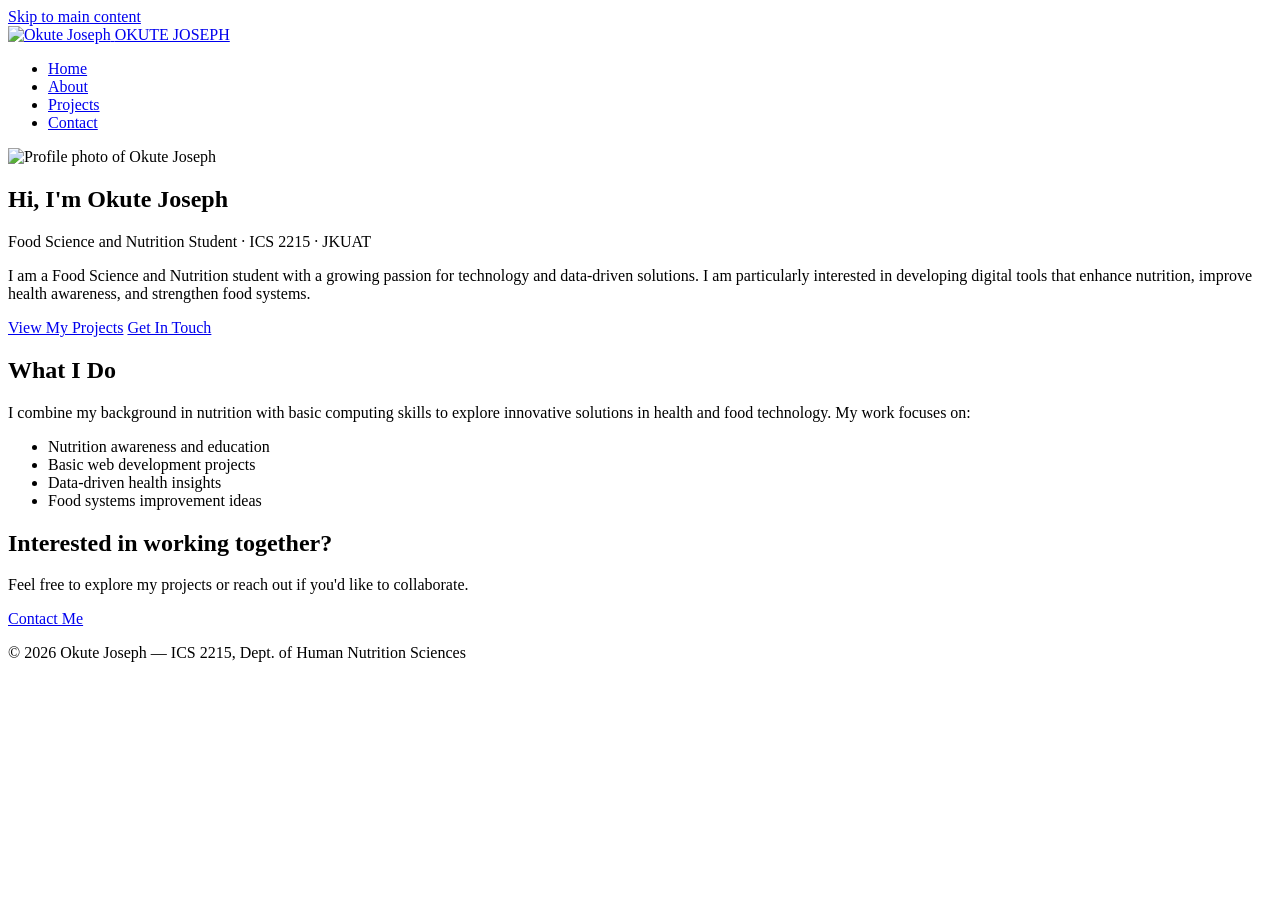
==== index.html @ a8951210 "Add files via upload" ====
<!DOCTYPE html>
<html lang="en">
<head>
  <meta charset="UTF-8">
  <!-- REQUIRED for responsive design on mobile -->
  <meta name="viewport" content="width=device-width, initial-scale=1.0">
  <meta name="description" content="Portfolio of Okute Joseph — Food Science and Nutrition student at JKUAT">
  <title>Okute Joseph | Portfolio</title>
  <link rel="stylesheet" href="css/style.css">
</head>
<body>

  <!-- Skip link: allows keyboard users to skip the nav -->
  <a href="#main" class="skip-link">Skip to main content</a>

  <header>
    <div class="container">
      <a href="index.html" class="logo">
        <img src="image/image 31.jpeg" alt="Okute Joseph" class="logo-img">
        <span>OKUTE JOSEPH</span>
      </a>
      <nav aria-label="Main navigation">
        <ul>
          <!-- Add class="active" to the current page's link -->
          <li><a href="index.html" class="active">Home</a></li>
          <li><a href="about.html">About</a></li>
          <li><a href="projects.html">Projects</a></li>
          <li><a href="contact.html">Contact</a></li>
        </ul>
      </nav>
    </div>
  </header>

  <main id="main">

    <!-- HERO SECTION -->
    <section class="hero">
      <div class="container">
        <div class="hero-content">
          <img 
            src="image/image 31.jpeg" 
            alt="Profile photo of Okute Joseph"
            class="hero-profile-img"
            width="220" 
            height="220">
          <h1>Hi, I'm <span class="accent">Okute Joseph</span></h1>

          <p class="tagline">
            Food Science and Nutrition Student · ICS 2215 · JKUAT
          </p>

          <p>
            I am a Food Science and Nutrition student with a growing passion for 
            technology and data-driven solutions. I am particularly interested in 
            developing digital tools that enhance nutrition, improve health awareness, 
            and strengthen food systems.
          </p>

          <div class="hero-btns">
            <a href="projects.html" class="btn">View My Projects</a>
            <a href="contact.html" class="btn btn-outline">Get In Touch</a>
          </div>
        </div>
      </div>
    </section>

    <!-- QUICK OVERVIEW SECTION -->
    <section class="overview">
      <div class="container">
        <h2>What I Do</h2>
        <p>
          I combine my background in nutrition with basic computing skills to explore 
          innovative solutions in health and food technology. My work focuses on:
        </p>

        <ul>
          <li>Nutrition awareness and education</li>
          <li>Basic web development projects</li>
          <li>Data-driven health insights</li>
          <li>Food systems improvement ideas</li>
        </ul>
      </div>
    </section>

    <!-- CALL TO ACTION -->
    <section class="cta">
      <div class="container">
        <h2>Interested in working together?</h2>
        <p>
          Feel free to explore my projects or reach out if you'd like to collaborate.
        </p>
        <a href="contact.html" class="btn">Contact Me</a>
      </div>
    </section>

  </main>

  <footer>
    <div class="container">
      <p>
        &copy; <span id="year"></span> Okute Joseph — ICS 2215, 
        Dept. of Human Nutrition Sciences
      </p>
    </div>
  </footer>

  <script>
    document.getElementById('year').textContent = new Date().getFullYear();
  </script>

</body>
</html>
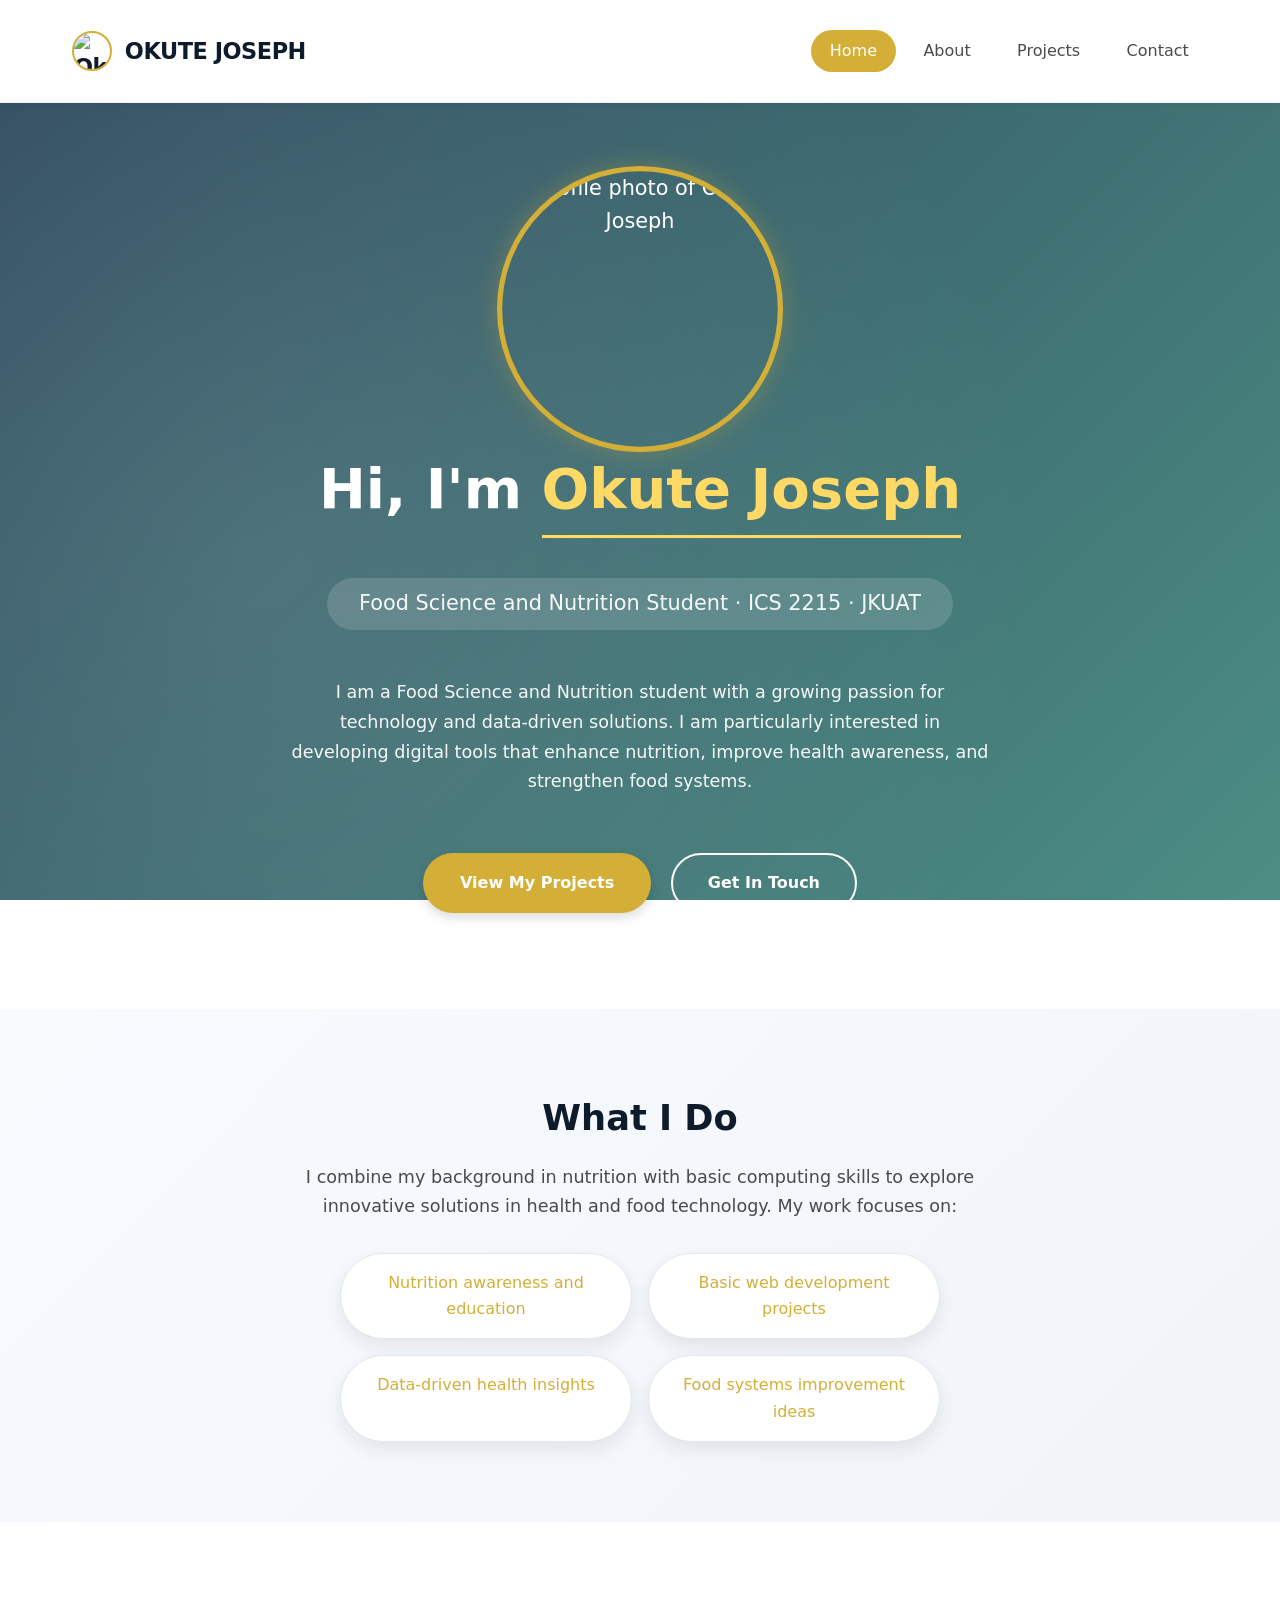
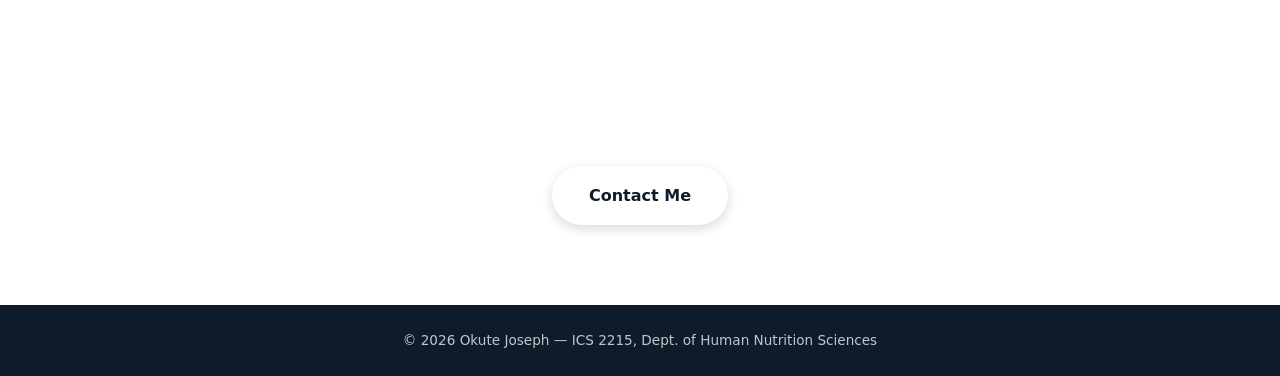
==== commit de01ca10: "Fix CSS file paths to correct locations for proper styling" ====
--- a/index.html
+++ b/index.html
@@ -6,7 +6,7 @@
   <meta name="viewport" content="width=device-width, initial-scale=1.0">
   <meta name="description" content="Portfolio of Okute Joseph — Food Science and Nutrition student at JKUAT">
   <title>Okute Joseph | Portfolio</title>
-  <link rel="stylesheet" href="css/style.css">
+  <link rel="stylesheet" href="style.css">
 </head>
 <body>
 
--- a/style.css
+++ b/style.css
@@ -0,0 +1,505 @@
+/* ============================================
+   HOME PAGE STYLES - OKUTE JOSEPH PORTFOLIO
+   ============================================ */
+
+/* === 1. RESET & BOX-SIZING === */
+*,
+*::before,
+*::after {
+  box-sizing: border-box;
+  margin: 0;
+  padding: 0;
+}
+
+/* === 2. CSS CUSTOM PROPERTIES === */
+:root {
+  --clr-primary: #0d1b2a;
+  --clr-primary-light: #1a2f4a;
+  --clr-accent: #d4af37;
+  --clr-accent-light: #e8c547;
+  --clr-text: #1a1a1a;
+  --clr-text-light: #4a4a4a;
+  --clr-white: #ffffff;
+  --clr-border: #e2e8f0;
+  --shadow-sm: 0 2px 8px rgba(0, 0, 0, 0.04);
+  --shadow-md: 0 8px 20px rgba(0, 0, 0, 0.08);
+  --shadow-lg: 0 15px 30px rgba(0, 0, 0, 0.12);
+  --radius: 20px;
+  --max-width: 1200px;
+  --transition: all 0.3s ease;
+}
+
+/* === 3. BASE STYLES === */
+body {
+  font-family: 'Segoe UI', system-ui, -apple-system, 'Inter', Arial, sans-serif;
+  font-size: 16px;
+  line-height: 1.65;
+  color: var(--clr-text);
+  background: var(--clr-white);
+  display: flex;
+  flex-direction: column;
+  min-height: 100vh;
+}
+
+.container {
+  max-width: var(--max-width);
+  margin: 0 auto;
+  padding: 0 2rem;
+  width: 100%;
+}
+
+/* === 4. SKIP LINK === */
+.skip-link {
+  position: absolute;
+  top: -100px;
+  left: 1rem;
+  background: var(--clr-primary);
+  color: white;
+  padding: 0.75rem 1.5rem;
+  z-index: 9999;
+  text-decoration: none;
+  border-radius: 0 0 8px 8px;
+  font-weight: 500;
+}
+
+.skip-link:focus {
+  top: 0;
+  outline: 3px solid var(--clr-accent);
+}
+
+/* === 5. HEADER & NAVIGATION === */
+header {
+  background: rgba(255, 255, 255, 0.95);
+  backdrop-filter: blur(10px);
+  padding: 1rem 0;
+  position: sticky;
+  top: 0;
+  z-index: 100;
+  box-shadow: var(--shadow-sm);
+  border-bottom: 1px solid rgba(0, 0, 0, 0.05);
+}
+
+header .container {
+  display: flex;
+  justify-content: space-between;
+  align-items: center;
+  flex-wrap: wrap;
+  gap: 1rem;
+  height: 70px;
+}
+
+.logo {
+  font-size: 1.4rem;
+  font-weight: 700;
+  color: var(--clr-primary);
+  text-decoration: none;
+  letter-spacing: -0.02em;
+  transition: var(--transition);
+  display: flex;
+  align-items: center;
+  gap: 0.8rem;
+}
+
+.logo-img {
+  width: 40px;
+  height: 40px;
+  border-radius: 50%;
+  object-fit: cover;
+  border: 2px solid var(--clr-accent);
+}
+
+.logo span {
+  display: inline;
+}
+
+.logo:hover {
+  color: var(--clr-accent);
+}
+
+nav ul {
+  list-style: none;
+  display: flex;
+  gap: 0.5rem;
+}
+
+nav a {
+  display: inline-block;
+  padding: 0.5rem 1.2rem;
+  text-decoration: none;
+  color: var(--clr-text-light);
+  font-weight: 500;
+  border-radius: 40px;
+  transition: var(--transition);
+}
+
+nav a:hover {
+  background-color: rgba(44, 122, 110, 0.1);
+  color: var(--clr-accent);
+}
+
+nav a.active {
+  background-color: var(--clr-accent);
+  color: white;
+}
+
+/* === 6. HERO SECTION WITH BACKGROUND IMAGE === */
+.hero {
+  position: relative;
+  background: linear-gradient(135deg, rgba(10, 41, 66, 0.85) 0%, rgba(44, 122, 110, 0.85) 100%),
+              url('../image/image.png1.jpg');
+  background-size: cover;
+  background-position: center;
+  background-attachment: fixed;
+  padding: 6rem 0;
+  text-align: center;
+  color: white;
+}
+
+.hero::before {
+  content: '';
+  position: absolute;
+  top: 0;
+  left: 0;
+  right: 0;
+  bottom: 0;
+  background: radial-gradient(circle at 20% 50%, rgba(255, 255, 255, 0.1) 0%, transparent 70%);
+  pointer-events: none;
+}
+
+.hero .container {
+  position: relative;
+  z-index: 2;
+}
+
+.hero-content {
+  display: flex;
+  flex-direction: column;
+  align-items: center;
+  gap: 1.5rem;
+}
+
+.hero-profile-img {
+  width: 220px;
+  height: 220px;
+  border-radius: 50%;
+  object-fit: cover;
+  object-position: center;
+  border: 4px solid var(--clr-accent);
+  box-shadow: 0 0 20px rgba(212, 175, 55, 0.3);
+  animation: float 3s ease-in-out infinite;
+  transform: scale(1.3);
+}
+
+@keyframes float {
+  0%, 100% { transform: translateY(0px); }
+  50% { transform: translateY(-10px); }
+}
+
+.hero h1 {
+  font-size: 3.5rem;
+  margin-bottom: 1rem;
+  animation: fadeInUp 0.8s ease;
+}
+
+.hero .accent {
+  color: #ffd966;
+  border-bottom: 3px solid #ffd966;
+  display: inline-block;
+}
+
+.hero .tagline {
+  font-size: 1.3rem;
+  opacity: 0.95;
+  margin-bottom: 1.5rem;
+  background: rgba(255, 255, 255, 0.15);
+  display: inline-block;
+  padding: 0.5rem 2rem;
+  border-radius: 60px;
+  backdrop-filter: blur(5px);
+  animation: fadeInUp 0.8s ease 0.1s backwards;
+}
+
+.hero p {
+  max-width: 700px;
+  margin: 0 auto 2rem;
+  font-size: 1.1rem;
+  opacity: 0.95;
+  line-height: 1.7;
+  animation: fadeInUp 0.8s ease 0.2s backwards;
+}
+
+.hero-btns {
+  display: flex;
+  gap: 1.2rem;
+  justify-content: center;
+  flex-wrap: wrap;
+  animation: fadeInUp 0.8s ease 0.3s backwards;
+}
+
+/* === 7. BUTTONS === */
+.btn {
+  display: inline-block;
+  padding: 0.9rem 2.2rem;
+  background: var(--clr-accent);
+  color: white;
+  border-radius: 50px;
+  text-decoration: none;
+  font-weight: 600;
+  font-size: 1rem;
+  border: 2px solid transparent;
+  cursor: pointer;
+  transition: var(--transition);
+  box-shadow: 0 4px 12px rgba(0, 0, 0, 0.15);
+}
+
+.btn:hover {
+  background: var(--clr-primary);
+  transform: translateY(-3px);
+  box-shadow: 0 8px 20px rgba(0, 0, 0, 0.2);
+}
+
+.btn-outline {
+  background: transparent;
+  border: 2px solid white;
+  color: white;
+  box-shadow: none;
+}
+
+.btn-outline:hover {
+  background: white;
+  color: var(--clr-primary);
+  border-color: white;
+}
+
+/* === 8. OVERVIEW SECTION === */
+.overview {
+  padding: 5rem 0;
+  background: linear-gradient(135deg, #f8fafe 0%, #f0f4f9 100%);
+}
+
+.overview h2 {
+  font-size: 2.2rem;
+  color: var(--clr-primary);
+  text-align: center;
+  margin-bottom: 1rem;
+}
+
+.overview > .container > p {
+  text-align: center;
+  color: var(--clr-text-light);
+  max-width: 700px;
+  margin: 0 auto 2rem;
+  font-size: 1.1rem;
+}
+
+.overview ul {
+  max-width: 600px;
+  margin: 0 auto;
+  list-style: none;
+  display: grid;
+  grid-template-columns: repeat(auto-fit, minmax(250px, 1fr));
+  gap: 1rem;
+}
+
+.overview li {
+  background: white;
+  padding: 1rem 1.5rem;
+  border-radius: 60px;
+  text-align: center;
+  font-weight: 500;
+  color: var(--clr-accent);
+  box-shadow: var(--shadow-md);
+  transition: var(--transition);
+  border: 1px solid var(--clr-border);
+  cursor: pointer;
+}
+
+.overview li:hover {
+  transform: translateY(-3px);
+  background: var(--clr-accent);
+  color: white;
+  border-color: var(--clr-accent);
+}
+
+/* === 9. CALL TO ACTION SECTION === */
+.cta {
+  position: relative;
+  background: linear-gradient(135deg, rgba(10, 41, 66, 0.92) 0%, rgba(44, 122, 110, 0.92) 100%),
+              url('https://images.unsplash.com/photo-1542838132-92c53300491e?w=1600&q=80');
+  background-size: cover;
+  background-position: center;
+  background-attachment: fixed;
+  padding: 5rem 0;
+  text-align: center;
+  color: white;
+}
+
+.cta h2 {
+  font-size: 2.2rem;
+  margin-bottom: 1rem;
+}
+
+.cta p {
+  max-width: 600px;
+  margin: 0 auto 2rem;
+  font-size: 1.1rem;
+  opacity: 0.95;
+}
+
+.cta .btn {
+  background: white;
+  color: var(--clr-primary);
+}
+
+.cta .btn:hover {
+  background: var(--clr-accent);
+  color: white;
+  transform: translateY(-3px);
+}
+
+/* === 10. FOOTER === */
+footer {
+  background: var(--clr-primary);
+  color: rgba(255, 255, 255, 0.75);
+  text-align: center;
+  padding: 1.5rem 0;
+  font-size: 0.85rem;
+}
+
+/* === 11. ANIMATIONS === */
+@keyframes fadeInUp {
+  from {
+    opacity: 0;
+    transform: translateY(30px);
+  }
+  to {
+    opacity: 1;
+    transform: translateY(0);
+  }
+}
+
+/* === 12. RESPONSIVE DESIGN === */
+@media (max-width: 768px) {
+  .container {
+    padding: 0 1.5rem;
+  }
+
+  header .container {
+    flex-direction: column;
+    height: auto;
+    padding: 1rem 0;
+  }
+
+  nav ul {
+    flex-wrap: wrap;
+    justify-content: center;
+  }
+
+  .hero h1 {
+    font-size: 2.2rem;
+  }
+
+  .hero .tagline {
+    font-size: 1rem;
+  }
+
+  .hero p {
+    font-size: 1rem;
+    padding: 0 1rem;
+  }
+
+  .hero-btns {
+    flex-direction: column;
+    align-items: center;
+  }
+
+  .btn {
+    width: 100%;
+    max-width: 250px;
+    text-align: center;
+  }
+
+  .overview h2 {
+    font-size: 1.8rem;
+  }
+
+  .overview ul {
+    grid-template-columns: 1fr;
+  }
+
+  .cta h2 {
+    font-size: 1.8rem;
+  }
+}
+
+@media (max-width: 480px) {
+  .hero {
+    padding: 4rem 0;
+  }
+
+  .hero h1 {
+    font-size: 1.8rem;
+  }
+
+  .overview li {
+    padding: 0.8rem 1.2rem;
+    font-size: 0.9rem;
+  }
+
+  .cta h2 {
+    font-size: 1.5rem;
+  }
+
+  .cta p {
+    font-size: 0.95rem;
+    padding: 0 1rem;
+  }
+}
+/* === THANK YOU PAGE STYLES === */
+.thank-you-section {
+  padding: 8rem 0 4rem;
+  text-align: center;
+  min-height: 60vh;
+  display: flex;
+  align-items: center;
+}
+
+.thank-you-content {
+  max-width: 600px;
+  margin: 0 auto;
+}
+
+.success-icon {
+  font-size: 4rem;
+  color: #28a745;
+  margin-bottom: 2rem;
+}
+
+.thank-you-content h1 {
+  font-size: 2.5rem;
+  color: var(--clr-primary);
+  margin-bottom: 1rem;
+}
+
+.thank-you-content p {
+  font-size: 1.2rem;
+  color: var(--clr-text-light);
+  margin-bottom: 2rem;
+}
+
+.btn-primary {
+  display: inline-block;
+  background: var(--clr-accent);
+  color: var(--clr-primary);
+  padding: 0.75rem 2rem;
+  border-radius: var(--radius);
+  text-decoration: none;
+  font-weight: 600;
+  transition: var(--transition);
+  border: 2px solid var(--clr-accent);
+}
+
+.btn-primary:hover {
+  background: var(--clr-primary);
+  color: var(--clr-accent);
+}
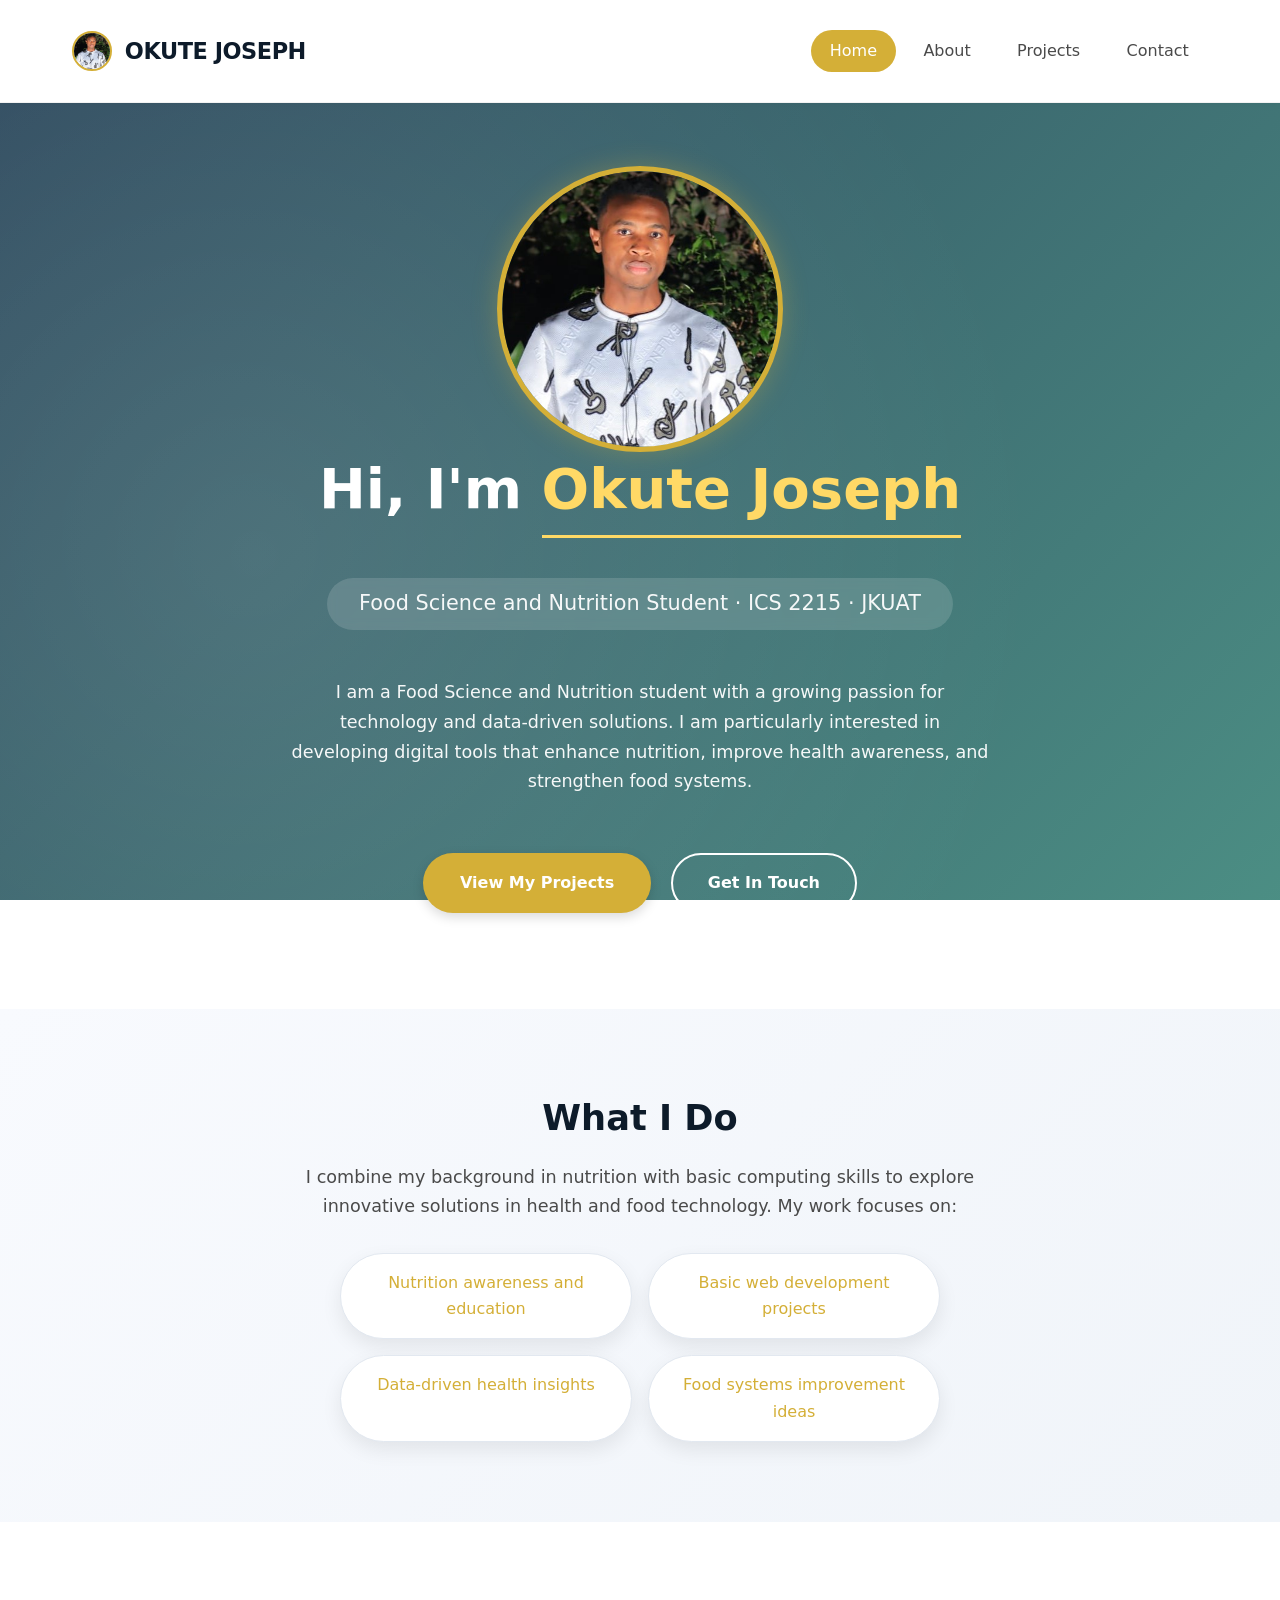
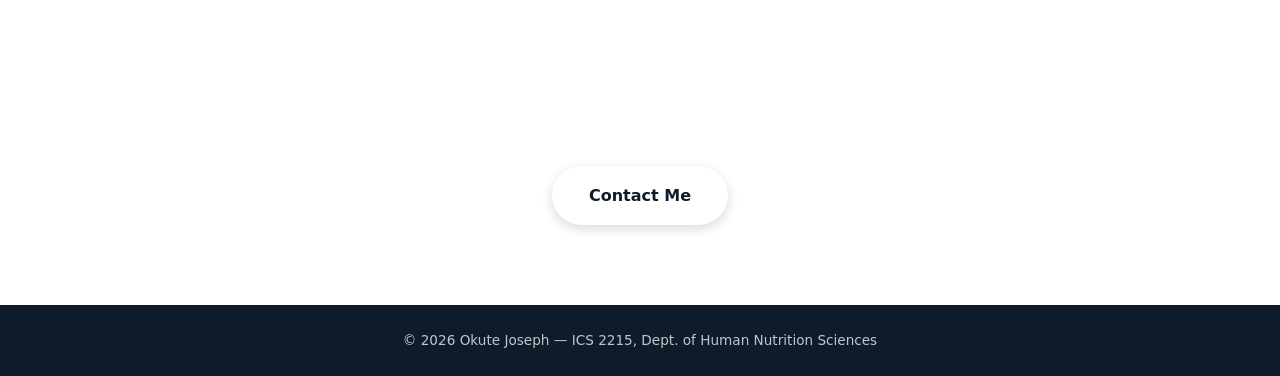
==== commit d9fe1180: "Fix HTML encoding issues in index.html" ====
--- a/index.html
+++ b/index.html
@@ -16,7 +16,7 @@
   <header>
     <div class="container">
       <a href="index.html" class="logo">
-        <img src="image/image 31.jpeg" alt="Okute Joseph" class="logo-img">
+        <img src="image 31.jpeg" alt="Okute Joseph" class="logo-img">
         <span>OKUTE JOSEPH</span>
       </a>
       <nav aria-label="Main navigation">
@@ -38,7 +38,7 @@
       <div class="container">
         <div class="hero-content">
           <img 
-            src="image/image 31.jpeg" 
+            src="image 31.jpeg" 
             alt="Profile photo of Okute Joseph"
             class="hero-profile-img"
             width="220" 
@@ -109,4 +109,4 @@
   </script>
 
 </body>
-</html>+</html>
